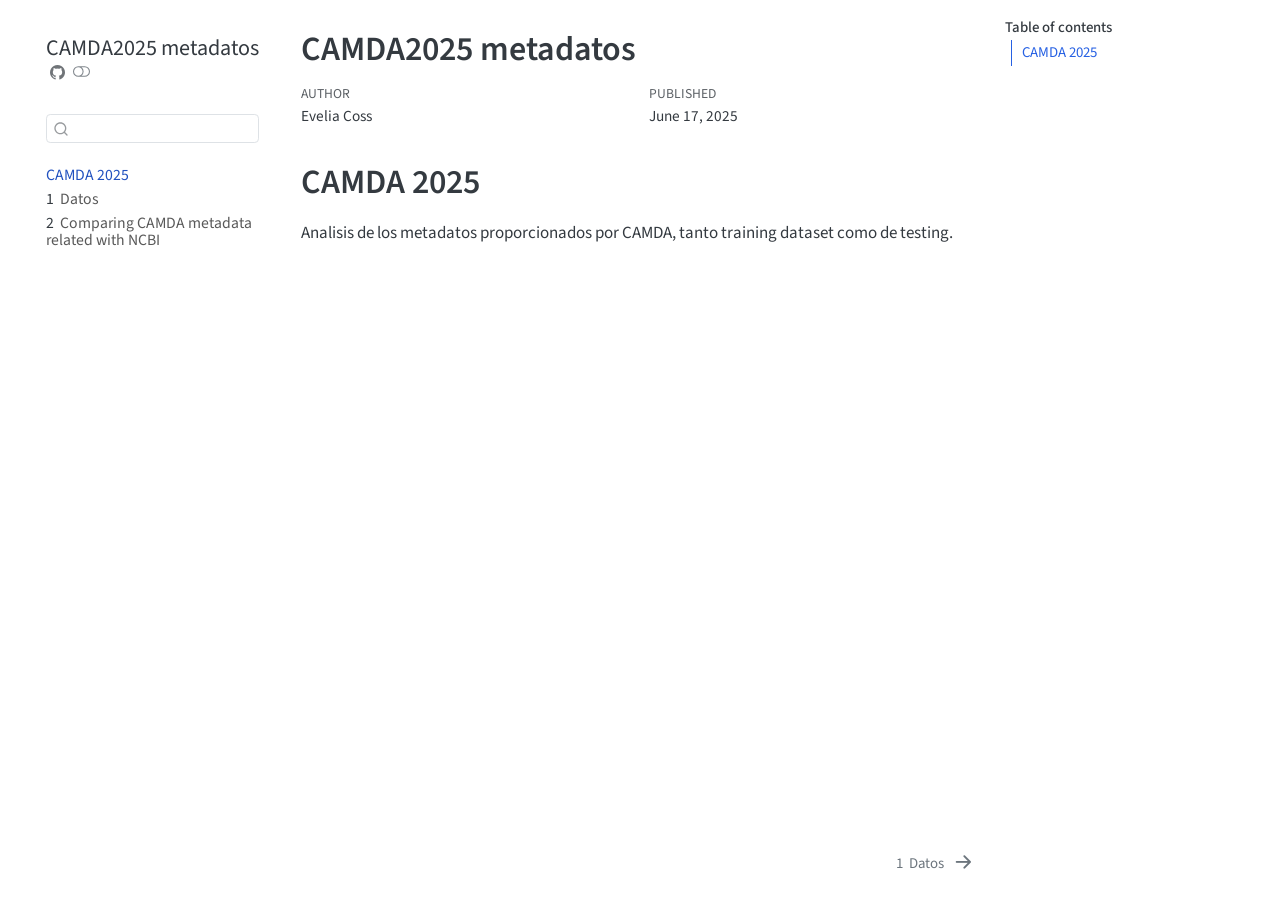
==== docs/index.html @ 8443c7c2 "render con los cambios de readme sobre input y output de la metada" ====
<!DOCTYPE html>
<html xmlns="http://www.w3.org/1999/xhtml" lang="en" xml:lang="en"><head>

<meta charset="utf-8">
<meta name="generator" content="quarto-1.6.42">

<meta name="viewport" content="width=device-width, initial-scale=1.0, user-scalable=yes">

<meta name="author" content="Evelia Coss">
<meta name="dcterms.date" content="2025-06-17">

<title>CAMDA2025 metadatos</title>
<style>
code{white-space: pre-wrap;}
span.smallcaps{font-variant: small-caps;}
div.columns{display: flex; gap: min(4vw, 1.5em);}
div.column{flex: auto; overflow-x: auto;}
div.hanging-indent{margin-left: 1.5em; text-indent: -1.5em;}
ul.task-list{list-style: none;}
ul.task-list li input[type="checkbox"] {
  width: 0.8em;
  margin: 0 0.8em 0.2em -1em; /* quarto-specific, see https://github.com/quarto-dev/quarto-cli/issues/4556 */ 
  vertical-align: middle;
}
</style>


<script src="site_libs/quarto-nav/quarto-nav.js"></script>
<script src="site_libs/quarto-nav/headroom.min.js"></script>
<script src="site_libs/clipboard/clipboard.min.js"></script>
<script src="site_libs/quarto-search/autocomplete.umd.js"></script>
<script src="site_libs/quarto-search/fuse.min.js"></script>
<script src="site_libs/quarto-search/quarto-search.js"></script>
<meta name="quarto:offset" content="./">
<link href="./intro.html" rel="next">
<script src="site_libs/quarto-html/quarto.js"></script>
<script src="site_libs/quarto-html/popper.min.js"></script>
<script src="site_libs/quarto-html/tippy.umd.min.js"></script>
<script src="site_libs/quarto-html/anchor.min.js"></script>
<link href="site_libs/quarto-html/tippy.css" rel="stylesheet">
<link href="site_libs/quarto-html/quarto-syntax-highlighting-2f5df379a58b258e96c21c0638c20c03.css" rel="stylesheet" class="quarto-color-scheme" id="quarto-text-highlighting-styles">
<link href="site_libs/quarto-html/quarto-syntax-highlighting-dark-b53751a350365c71b6c909e95f209ed1.css" rel="prefetch" class="quarto-color-scheme quarto-color-alternate" id="quarto-text-highlighting-styles">
<script src="site_libs/bootstrap/bootstrap.min.js"></script>
<link href="site_libs/bootstrap/bootstrap-icons.css" rel="stylesheet">
<link href="site_libs/bootstrap/bootstrap-854d42f42d0f6b455b86ad16a464e311.min.css" rel="stylesheet" append-hash="true" class="quarto-color-scheme" id="quarto-bootstrap" data-mode="light">
<link href="site_libs/bootstrap/bootstrap-dark-61e1ae932dc4076e99360d80d2eb001f.min.css" rel="prefetch" append-hash="true" class="quarto-color-scheme quarto-color-alternate" id="quarto-bootstrap" data-mode="dark">
<script id="quarto-search-options" type="application/json">{
  "location": "sidebar",
  "copy-button": false,
  "collapse-after": 3,
  "panel-placement": "start",
  "type": "textbox",
  "limit": 50,
  "keyboard-shortcut": [
    "f",
    "/",
    "s"
  ],
  "show-item-context": false,
  "language": {
    "search-no-results-text": "No results",
    "search-matching-documents-text": "matching documents",
    "search-copy-link-title": "Copy link to search",
    "search-hide-matches-text": "Hide additional matches",
    "search-more-match-text": "more match in this document",
    "search-more-matches-text": "more matches in this document",
    "search-clear-button-title": "Clear",
    "search-text-placeholder": "",
    "search-detached-cancel-button-title": "Cancel",
    "search-submit-button-title": "Submit",
    "search-label": "Search"
  }
}</script>


</head>

<body class="nav-sidebar floating">

<div id="quarto-search-results"></div>
  <header id="quarto-header" class="headroom fixed-top">
  <nav class="quarto-secondary-nav">
    <div class="container-fluid d-flex">
      <button type="button" class="quarto-btn-toggle btn" data-bs-toggle="collapse" role="button" data-bs-target=".quarto-sidebar-collapse-item" aria-controls="quarto-sidebar" aria-expanded="false" aria-label="Toggle sidebar navigation" onclick="if (window.quartoToggleHeadroom) { window.quartoToggleHeadroom(); }">
        <i class="bi bi-layout-text-sidebar-reverse"></i>
      </button>
        <nav class="quarto-page-breadcrumbs" aria-label="breadcrumb"><ol class="breadcrumb"><li class="breadcrumb-item"><a href="./index.html">CAMDA 2025</a></li></ol></nav>
        <a class="flex-grow-1" role="navigation" data-bs-toggle="collapse" data-bs-target=".quarto-sidebar-collapse-item" aria-controls="quarto-sidebar" aria-expanded="false" aria-label="Toggle sidebar navigation" onclick="if (window.quartoToggleHeadroom) { window.quartoToggleHeadroom(); }">      
        </a>
      <button type="button" class="btn quarto-search-button" aria-label="Search" onclick="window.quartoOpenSearch();">
        <i class="bi bi-search"></i>
      </button>
    </div>
  </nav>
</header>
<!-- content -->
<div id="quarto-content" class="quarto-container page-columns page-rows-contents page-layout-article">
<!-- sidebar -->
  <nav id="quarto-sidebar" class="sidebar collapse collapse-horizontal quarto-sidebar-collapse-item sidebar-navigation floating overflow-auto">
    <div class="pt-lg-2 mt-2 text-left sidebar-header">
    <div class="sidebar-title mb-0 py-0">
      <a href="./">CAMDA2025 metadatos</a> 
        <div class="sidebar-tools-main">
    <a href="https://github.com/EveliaCoss/CAMDA2025_metadatos" title="Source Code" class="quarto-navigation-tool px-1" aria-label="Source Code"><i class="bi bi-github"></i></a>
  <a href="" class="quarto-color-scheme-toggle quarto-navigation-tool  px-1" onclick="window.quartoToggleColorScheme(); return false;" title="Toggle dark mode"><i class="bi"></i></a>
</div>
    </div>
      </div>
        <div class="mt-2 flex-shrink-0 align-items-center">
        <div class="sidebar-search">
        <div id="quarto-search" class="" title="Search"></div>
        </div>
        </div>
    <div class="sidebar-menu-container"> 
    <ul class="list-unstyled mt-1">
        <li class="sidebar-item">
  <div class="sidebar-item-container"> 
  <a href="./index.html" class="sidebar-item-text sidebar-link active">
 <span class="menu-text">CAMDA 2025</span></a>
  </div>
</li>
        <li class="sidebar-item">
  <div class="sidebar-item-container"> 
  <a href="./intro.html" class="sidebar-item-text sidebar-link">
 <span class="menu-text"><span class="chapter-number">1</span>&nbsp; <span class="chapter-title">Datos</span></span></a>
  </div>
</li>
        <li class="sidebar-item">
  <div class="sidebar-item-container"> 
  <a href="./2_Metadata_comparing_CAMDAvsNCBI.html" class="sidebar-item-text sidebar-link">
 <span class="menu-text"><span class="chapter-number">2</span>&nbsp; <span class="chapter-title">Comparing CAMDA metadata related with NCBI</span></span></a>
  </div>
</li>
    </ul>
    </div>
</nav>
<div id="quarto-sidebar-glass" class="quarto-sidebar-collapse-item" data-bs-toggle="collapse" data-bs-target=".quarto-sidebar-collapse-item"></div>
<!-- margin-sidebar -->
    <div id="quarto-margin-sidebar" class="sidebar margin-sidebar">
        <nav id="TOC" role="doc-toc" class="toc-active">
    <h2 id="toc-title">Table of contents</h2>
   
  <ul>
  <li><a href="#camda-2025" id="toc-camda-2025" class="nav-link active" data-scroll-target="#camda-2025">CAMDA 2025</a></li>
  </ul>
</nav>
    </div>
<!-- main -->
<main class="content" id="quarto-document-content">

<header id="title-block-header" class="quarto-title-block default">
<div class="quarto-title">
<h1 class="title">CAMDA2025 metadatos</h1>
</div>



<div class="quarto-title-meta">

    <div>
    <div class="quarto-title-meta-heading">Author</div>
    <div class="quarto-title-meta-contents">
             <p>Evelia Coss </p>
          </div>
  </div>
    
    <div>
    <div class="quarto-title-meta-heading">Published</div>
    <div class="quarto-title-meta-contents">
      <p class="date">June 17, 2025</p>
    </div>
  </div>
  
    
  </div>
  


</header>


<section id="camda-2025" class="level1 unnumbered">
<h1 class="unnumbered">CAMDA 2025</h1>
<p>Analisis de los metadatos proporcionados por CAMDA, tanto training dataset como de testing.</p>


</section>

</main> <!-- /main -->
<script id="quarto-html-after-body" type="application/javascript">
window.document.addEventListener("DOMContentLoaded", function (event) {
  const toggleBodyColorMode = (bsSheetEl) => {
    const mode = bsSheetEl.getAttribute("data-mode");
    const bodyEl = window.document.querySelector("body");
    if (mode === "dark") {
      bodyEl.classList.add("quarto-dark");
      bodyEl.classList.remove("quarto-light");
    } else {
      bodyEl.classList.add("quarto-light");
      bodyEl.classList.remove("quarto-dark");
    }
  }
  const toggleBodyColorPrimary = () => {
    const bsSheetEl = window.document.querySelector("link#quarto-bootstrap");
    if (bsSheetEl) {
      toggleBodyColorMode(bsSheetEl);
    }
  }
  toggleBodyColorPrimary();  
  const disableStylesheet = (stylesheets) => {
    for (let i=0; i < stylesheets.length; i++) {
      const stylesheet = stylesheets[i];
      stylesheet.rel = 'prefetch';
    }
  }
  const enableStylesheet = (stylesheets) => {
    for (let i=0; i < stylesheets.length; i++) {
      const stylesheet = stylesheets[i];
      stylesheet.rel = 'stylesheet';
    }
  }
  const manageTransitions = (selector, allowTransitions) => {
    const els = window.document.querySelectorAll(selector);
    for (let i=0; i < els.length; i++) {
      const el = els[i];
      if (allowTransitions) {
        el.classList.remove('notransition');
      } else {
        el.classList.add('notransition');
      }
    }
  }
  const toggleGiscusIfUsed = (isAlternate, darkModeDefault) => {
    const baseTheme = document.querySelector('#giscus-base-theme')?.value ?? 'light';
    const alternateTheme = document.querySelector('#giscus-alt-theme')?.value ?? 'dark';
    let newTheme = '';
    if(darkModeDefault) {
      newTheme = isAlternate ? baseTheme : alternateTheme;
    } else {
      newTheme = isAlternate ? alternateTheme : baseTheme;
    }
    const changeGiscusTheme = () => {
      // From: https://github.com/giscus/giscus/issues/336
      const sendMessage = (message) => {
        const iframe = document.querySelector('iframe.giscus-frame');
        if (!iframe) return;
        iframe.contentWindow.postMessage({ giscus: message }, 'https://giscus.app');
      }
      sendMessage({
        setConfig: {
          theme: newTheme
        }
      });
    }
    const isGiscussLoaded = window.document.querySelector('iframe.giscus-frame') !== null;
    if (isGiscussLoaded) {
      changeGiscusTheme();
    }
  }
  const toggleColorMode = (alternate) => {
    // Switch the stylesheets
    const alternateStylesheets = window.document.querySelectorAll('link.quarto-color-scheme.quarto-color-alternate');
    manageTransitions('#quarto-margin-sidebar .nav-link', false);
    if (alternate) {
      enableStylesheet(alternateStylesheets);
      for (const sheetNode of alternateStylesheets) {
        if (sheetNode.id === "quarto-bootstrap") {
          toggleBodyColorMode(sheetNode);
        }
      }
    } else {
      disableStylesheet(alternateStylesheets);
      toggleBodyColorPrimary();
    }
    manageTransitions('#quarto-margin-sidebar .nav-link', true);
    // Switch the toggles
    const toggles = window.document.querySelectorAll('.quarto-color-scheme-toggle');
    for (let i=0; i < toggles.length; i++) {
      const toggle = toggles[i];
      if (toggle) {
        if (alternate) {
          toggle.classList.add("alternate");     
        } else {
          toggle.classList.remove("alternate");
        }
      }
    }
    // Hack to workaround the fact that safari doesn't
    // properly recolor the scrollbar when toggling (#1455)
    if (navigator.userAgent.indexOf('Safari') > 0 && navigator.userAgent.indexOf('Chrome') == -1) {
      manageTransitions("body", false);
      window.scrollTo(0, 1);
      setTimeout(() => {
        window.scrollTo(0, 0);
        manageTransitions("body", true);
      }, 40);  
    }
  }
  const isFileUrl = () => { 
    return window.location.protocol === 'file:';
  }
  const hasAlternateSentinel = () => {  
    let styleSentinel = getColorSchemeSentinel();
    if (styleSentinel !== null) {
      return styleSentinel === "alternate";
    } else {
      return false;
    }
  }
  const setStyleSentinel = (alternate) => {
    const value = alternate ? "alternate" : "default";
    if (!isFileUrl()) {
      window.localStorage.setItem("quarto-color-scheme", value);
    } else {
      localAlternateSentinel = value;
    }
  }
  const getColorSchemeSentinel = () => {
    if (!isFileUrl()) {
      const storageValue = window.localStorage.getItem("quarto-color-scheme");
      return storageValue != null ? storageValue : localAlternateSentinel;
    } else {
      return localAlternateSentinel;
    }
  }
  const darkModeDefault = false;
  let localAlternateSentinel = darkModeDefault ? 'alternate' : 'default';
  // Dark / light mode switch
  window.quartoToggleColorScheme = () => {
    // Read the current dark / light value 
    let toAlternate = !hasAlternateSentinel();
    toggleColorMode(toAlternate);
    setStyleSentinel(toAlternate);
    toggleGiscusIfUsed(toAlternate, darkModeDefault);
  };
  // Ensure there is a toggle, if there isn't float one in the top right
  if (window.document.querySelector('.quarto-color-scheme-toggle') === null) {
    const a = window.document.createElement('a');
    a.classList.add('top-right');
    a.classList.add('quarto-color-scheme-toggle');
    a.href = "";
    a.onclick = function() { try { window.quartoToggleColorScheme(); } catch {} return false; };
    const i = window.document.createElement("i");
    i.classList.add('bi');
    a.appendChild(i);
    window.document.body.appendChild(a);
  }
  // Switch to dark mode if need be
  if (hasAlternateSentinel()) {
    toggleColorMode(true);
  } else {
    toggleColorMode(false);
  }
  const icon = "";
  const anchorJS = new window.AnchorJS();
  anchorJS.options = {
    placement: 'right',
    icon: icon
  };
  anchorJS.add('.anchored');
  const isCodeAnnotation = (el) => {
    for (const clz of el.classList) {
      if (clz.startsWith('code-annotation-')) {                     
        return true;
      }
    }
    return false;
  }
  const onCopySuccess = function(e) {
    // button target
    const button = e.trigger;
    // don't keep focus
    button.blur();
    // flash "checked"
    button.classList.add('code-copy-button-checked');
    var currentTitle = button.getAttribute("title");
    button.setAttribute("title", "Copied!");
    let tooltip;
    if (window.bootstrap) {
      button.setAttribute("data-bs-toggle", "tooltip");
      button.setAttribute("data-bs-placement", "left");
      button.setAttribute("data-bs-title", "Copied!");
      tooltip = new bootstrap.Tooltip(button, 
        { trigger: "manual", 
          customClass: "code-copy-button-tooltip",
          offset: [0, -8]});
      tooltip.show();    
    }
    setTimeout(function() {
      if (tooltip) {
        tooltip.hide();
        button.removeAttribute("data-bs-title");
        button.removeAttribute("data-bs-toggle");
        button.removeAttribute("data-bs-placement");
      }
      button.setAttribute("title", currentTitle);
      button.classList.remove('code-copy-button-checked');
    }, 1000);
    // clear code selection
    e.clearSelection();
  }
  const getTextToCopy = function(trigger) {
      const codeEl = trigger.previousElementSibling.cloneNode(true);
      for (const childEl of codeEl.children) {
        if (isCodeAnnotation(childEl)) {
          childEl.remove();
        }
      }
      return codeEl.innerText;
  }
  const clipboard = new window.ClipboardJS('.code-copy-button:not([data-in-quarto-modal])', {
    text: getTextToCopy
  });
  clipboard.on('success', onCopySuccess);
  if (window.document.getElementById('quarto-embedded-source-code-modal')) {
    const clipboardModal = new window.ClipboardJS('.code-copy-button[data-in-quarto-modal]', {
      text: getTextToCopy,
      container: window.document.getElementById('quarto-embedded-source-code-modal')
    });
    clipboardModal.on('success', onCopySuccess);
  }
    var localhostRegex = new RegExp(/^(?:http|https):\/\/localhost\:?[0-9]*\//);
    var mailtoRegex = new RegExp(/^mailto:/);
      var filterRegex = new RegExp('/' + window.location.host + '/');
    var isInternal = (href) => {
        return filterRegex.test(href) || localhostRegex.test(href) || mailtoRegex.test(href);
    }
    // Inspect non-navigation links and adorn them if external
 	var links = window.document.querySelectorAll('a[href]:not(.nav-link):not(.navbar-brand):not(.toc-action):not(.sidebar-link):not(.sidebar-item-toggle):not(.pagination-link):not(.no-external):not([aria-hidden]):not(.dropdown-item):not(.quarto-navigation-tool):not(.about-link)');
    for (var i=0; i<links.length; i++) {
      const link = links[i];
      if (!isInternal(link.href)) {
        // undo the damage that might have been done by quarto-nav.js in the case of
        // links that we want to consider external
        if (link.dataset.originalHref !== undefined) {
          link.href = link.dataset.originalHref;
        }
      }
    }
  function tippyHover(el, contentFn, onTriggerFn, onUntriggerFn) {
    const config = {
      allowHTML: true,
      maxWidth: 500,
      delay: 100,
      arrow: false,
      appendTo: function(el) {
          return el.parentElement;
      },
      interactive: true,
      interactiveBorder: 10,
      theme: 'quarto',
      placement: 'bottom-start',
    };
    if (contentFn) {
      config.content = contentFn;
    }
    if (onTriggerFn) {
      config.onTrigger = onTriggerFn;
    }
    if (onUntriggerFn) {
      config.onUntrigger = onUntriggerFn;
    }
    window.tippy(el, config); 
  }
  const noterefs = window.document.querySelectorAll('a[role="doc-noteref"]');
  for (var i=0; i<noterefs.length; i++) {
    const ref = noterefs[i];
    tippyHover(ref, function() {
      // use id or data attribute instead here
      let href = ref.getAttribute('data-footnote-href') || ref.getAttribute('href');
      try { href = new URL(href).hash; } catch {}
      const id = href.replace(/^#\/?/, "");
      const note = window.document.getElementById(id);
      if (note) {
        return note.innerHTML;
      } else {
        return "";
      }
    });
  }
  const xrefs = window.document.querySelectorAll('a.quarto-xref');
  const processXRef = (id, note) => {
    // Strip column container classes
    const stripColumnClz = (el) => {
      el.classList.remove("page-full", "page-columns");
      if (el.children) {
        for (const child of el.children) {
          stripColumnClz(child);
        }
      }
    }
    stripColumnClz(note)
    if (id === null || id.startsWith('sec-')) {
      // Special case sections, only their first couple elements
      const container = document.createElement("div");
      if (note.children && note.children.length > 2) {
        container.appendChild(note.children[0].cloneNode(true));
        for (let i = 1; i < note.children.length; i++) {
          const child = note.children[i];
          if (child.tagName === "P" && child.innerText === "") {
            continue;
          } else {
            container.appendChild(child.cloneNode(true));
            break;
          }
        }
        if (window.Quarto?.typesetMath) {
          window.Quarto.typesetMath(container);
        }
        return container.innerHTML
      } else {
        if (window.Quarto?.typesetMath) {
          window.Quarto.typesetMath(note);
        }
        return note.innerHTML;
      }
    } else {
      // Remove any anchor links if they are present
      const anchorLink = note.querySelector('a.anchorjs-link');
      if (anchorLink) {
        anchorLink.remove();
      }
      if (window.Quarto?.typesetMath) {
        window.Quarto.typesetMath(note);
      }
      if (note.classList.contains("callout")) {
        return note.outerHTML;
      } else {
        return note.innerHTML;
      }
    }
  }
  for (var i=0; i<xrefs.length; i++) {
    const xref = xrefs[i];
    tippyHover(xref, undefined, function(instance) {
      instance.disable();
      let url = xref.getAttribute('href');
      let hash = undefined; 
      if (url.startsWith('#')) {
        hash = url;
      } else {
        try { hash = new URL(url).hash; } catch {}
      }
      if (hash) {
        const id = hash.replace(/^#\/?/, "");
        const note = window.document.getElementById(id);
        if (note !== null) {
          try {
            const html = processXRef(id, note.cloneNode(true));
            instance.setContent(html);
          } finally {
            instance.enable();
            instance.show();
          }
        } else {
          // See if we can fetch this
          fetch(url.split('#')[0])
          .then(res => res.text())
          .then(html => {
            const parser = new DOMParser();
            const htmlDoc = parser.parseFromString(html, "text/html");
            const note = htmlDoc.getElementById(id);
            if (note !== null) {
              const html = processXRef(id, note);
              instance.setContent(html);
            } 
          }).finally(() => {
            instance.enable();
            instance.show();
          });
        }
      } else {
        // See if we can fetch a full url (with no hash to target)
        // This is a special case and we should probably do some content thinning / targeting
        fetch(url)
        .then(res => res.text())
        .then(html => {
          const parser = new DOMParser();
          const htmlDoc = parser.parseFromString(html, "text/html");
          const note = htmlDoc.querySelector('main.content');
          if (note !== null) {
            // This should only happen for chapter cross references
            // (since there is no id in the URL)
            // remove the first header
            if (note.children.length > 0 && note.children[0].tagName === "HEADER") {
              note.children[0].remove();
            }
            const html = processXRef(null, note);
            instance.setContent(html);
          } 
        }).finally(() => {
          instance.enable();
          instance.show();
        });
      }
    }, function(instance) {
    });
  }
      let selectedAnnoteEl;
      const selectorForAnnotation = ( cell, annotation) => {
        let cellAttr = 'data-code-cell="' + cell + '"';
        let lineAttr = 'data-code-annotation="' +  annotation + '"';
        const selector = 'span[' + cellAttr + '][' + lineAttr + ']';
        return selector;
      }
      const selectCodeLines = (annoteEl) => {
        const doc = window.document;
        const targetCell = annoteEl.getAttribute("data-target-cell");
        const targetAnnotation = annoteEl.getAttribute("data-target-annotation");
        const annoteSpan = window.document.querySelector(selectorForAnnotation(targetCell, targetAnnotation));
        const lines = annoteSpan.getAttribute("data-code-lines").split(",");
        const lineIds = lines.map((line) => {
          return targetCell + "-" + line;
        })
        let top = null;
        let height = null;
        let parent = null;
        if (lineIds.length > 0) {
            //compute the position of the single el (top and bottom and make a div)
            const el = window.document.getElementById(lineIds[0]);
            top = el.offsetTop;
            height = el.offsetHeight;
            parent = el.parentElement.parentElement;
          if (lineIds.length > 1) {
            const lastEl = window.document.getElementById(lineIds[lineIds.length - 1]);
            const bottom = lastEl.offsetTop + lastEl.offsetHeight;
            height = bottom - top;
          }
          if (top !== null && height !== null && parent !== null) {
            // cook up a div (if necessary) and position it 
            let div = window.document.getElementById("code-annotation-line-highlight");
            if (div === null) {
              div = window.document.createElement("div");
              div.setAttribute("id", "code-annotation-line-highlight");
              div.style.position = 'absolute';
              parent.appendChild(div);
            }
            div.style.top = top - 2 + "px";
            div.style.height = height + 4 + "px";
            div.style.left = 0;
            let gutterDiv = window.document.getElementById("code-annotation-line-highlight-gutter");
            if (gutterDiv === null) {
              gutterDiv = window.document.createElement("div");
              gutterDiv.setAttribute("id", "code-annotation-line-highlight-gutter");
              gutterDiv.style.position = 'absolute';
              const codeCell = window.document.getElementById(targetCell);
              const gutter = codeCell.querySelector('.code-annotation-gutter');
              gutter.appendChild(gutterDiv);
            }
            gutterDiv.style.top = top - 2 + "px";
            gutterDiv.style.height = height + 4 + "px";
          }
          selectedAnnoteEl = annoteEl;
        }
      };
      const unselectCodeLines = () => {
        const elementsIds = ["code-annotation-line-highlight", "code-annotation-line-highlight-gutter"];
        elementsIds.forEach((elId) => {
          const div = window.document.getElementById(elId);
          if (div) {
            div.remove();
          }
        });
        selectedAnnoteEl = undefined;
      };
        // Handle positioning of the toggle
    window.addEventListener(
      "resize",
      throttle(() => {
        elRect = undefined;
        if (selectedAnnoteEl) {
          selectCodeLines(selectedAnnoteEl);
        }
      }, 10)
    );
    function throttle(fn, ms) {
    let throttle = false;
    let timer;
      return (...args) => {
        if(!throttle) { // first call gets through
            fn.apply(this, args);
            throttle = true;
        } else { // all the others get throttled
            if(timer) clearTimeout(timer); // cancel #2
            timer = setTimeout(() => {
              fn.apply(this, args);
              timer = throttle = false;
            }, ms);
        }
      };
    }
      // Attach click handler to the DT
      const annoteDls = window.document.querySelectorAll('dt[data-target-cell]');
      for (const annoteDlNode of annoteDls) {
        annoteDlNode.addEventListener('click', (event) => {
          const clickedEl = event.target;
          if (clickedEl !== selectedAnnoteEl) {
            unselectCodeLines();
            const activeEl = window.document.querySelector('dt[data-target-cell].code-annotation-active');
            if (activeEl) {
              activeEl.classList.remove('code-annotation-active');
            }
            selectCodeLines(clickedEl);
            clickedEl.classList.add('code-annotation-active');
          } else {
            // Unselect the line
            unselectCodeLines();
            clickedEl.classList.remove('code-annotation-active');
          }
        });
      }
  const findCites = (el) => {
    const parentEl = el.parentElement;
    if (parentEl) {
      const cites = parentEl.dataset.cites;
      if (cites) {
        return {
          el,
          cites: cites.split(' ')
        };
      } else {
        return findCites(el.parentElement)
      }
    } else {
      return undefined;
    }
  };
  var bibliorefs = window.document.querySelectorAll('a[role="doc-biblioref"]');
  for (var i=0; i<bibliorefs.length; i++) {
    const ref = bibliorefs[i];
    const citeInfo = findCites(ref);
    if (citeInfo) {
      tippyHover(citeInfo.el, function() {
        var popup = window.document.createElement('div');
        citeInfo.cites.forEach(function(cite) {
          var citeDiv = window.document.createElement('div');
          citeDiv.classList.add('hanging-indent');
          citeDiv.classList.add('csl-entry');
          var biblioDiv = window.document.getElementById('ref-' + cite);
          if (biblioDiv) {
            citeDiv.innerHTML = biblioDiv.innerHTML;
          }
          popup.appendChild(citeDiv);
        });
        return popup.innerHTML;
      });
    }
  }
});
</script>
<nav class="page-navigation">
  <div class="nav-page nav-page-previous">
  </div>
  <div class="nav-page nav-page-next">
      <a href="./intro.html" class="pagination-link" aria-label="Datos">
        <span class="nav-page-text"><span class="chapter-number">1</span>&nbsp; <span class="chapter-title">Datos</span></span> <i class="bi bi-arrow-right-short"></i>
      </a>
  </div>
</nav>
</div> <!-- /content -->




</body></html>
---- docs/site_libs/quarto-html/tippy.css ----
.tippy-box[data-animation=fade][data-state=hidden]{opacity:0}[data-tippy-root]{max-width:calc(100vw - 10px)}.tippy-box{position:relative;background-color:#333;color:#fff;border-radius:4px;font-size:14px;line-height:1.4;white-space:normal;outline:0;transition-property:transform,visibility,opacity}.tippy-box[data-placement^=top]>.tippy-arrow{bottom:0}.tippy-box[data-placement^=top]>.tippy-arrow:before{bottom:-7px;left:0;border-width:8px 8px 0;border-top-color:initial;transform-origin:center top}.tippy-box[data-placement^=bottom]>.tippy-arrow{top:0}.tippy-box[data-placement^=bottom]>.tippy-arrow:before{top:-7px;left:0;border-width:0 8px 8px;border-bottom-color:initial;transform-origin:center bottom}.tippy-box[data-placement^=left]>.tippy-arrow{right:0}.tippy-box[data-placement^=left]>.tippy-arrow:before{border-width:8px 0 8px 8px;border-left-color:initial;right:-7px;transform-origin:center left}.tippy-box[data-placement^=right]>.tippy-arrow{left:0}.tippy-box[data-placement^=right]>.tippy-arrow:before{left:-7px;border-width:8px 8px 8px 0;border-right-color:initial;transform-origin:center right}.tippy-box[data-inertia][data-state=visible]{transition-timing-function:cubic-bezier(.54,1.5,.38,1.11)}.tippy-arrow{width:16px;height:16px;color:#333}.tippy-arrow:before{content:"";position:absolute;border-color:transparent;border-style:solid}.tippy-content{position:relative;padding:5px 9px;z-index:1}
---- docs/site_libs/quarto-html/quarto-syntax-highlighting-2f5df379a58b258e96c21c0638c20c03.css ----
/* quarto syntax highlight colors */
:root {
  --quarto-hl-ot-color: #003B4F;
  --quarto-hl-at-color: #657422;
  --quarto-hl-ss-color: #20794D;
  --quarto-hl-an-color: #5E5E5E;
  --quarto-hl-fu-color: #4758AB;
  --quarto-hl-st-color: #20794D;
  --quarto-hl-cf-color: #003B4F;
  --quarto-hl-op-color: #5E5E5E;
  --quarto-hl-er-color: #AD0000;
  --quarto-hl-bn-color: #AD0000;
  --quarto-hl-al-color: #AD0000;
  --quarto-hl-va-color: #111111;
  --quarto-hl-bu-color: inherit;
  --quarto-hl-ex-color: inherit;
  --quarto-hl-pp-color: #AD0000;
  --quarto-hl-in-color: #5E5E5E;
  --quarto-hl-vs-color: #20794D;
  --quarto-hl-wa-color: #5E5E5E;
  --quarto-hl-do-color: #5E5E5E;
  --quarto-hl-im-color: #00769E;
  --quarto-hl-ch-color: #20794D;
  --quarto-hl-dt-color: #AD0000;
  --quarto-hl-fl-color: #AD0000;
  --quarto-hl-co-color: #5E5E5E;
  --quarto-hl-cv-color: #5E5E5E;
  --quarto-hl-cn-color: #8f5902;
  --quarto-hl-sc-color: #5E5E5E;
  --quarto-hl-dv-color: #AD0000;
  --quarto-hl-kw-color: #003B4F;
}

/* other quarto variables */
:root {
  --quarto-font-monospace: SFMono-Regular, Menlo, Monaco, Consolas, "Liberation Mono", "Courier New", monospace;
}

pre > code.sourceCode > span {
  color: #003B4F;
}

code span {
  color: #003B4F;
}

code.sourceCode > span {
  color: #003B4F;
}

div.sourceCode,
div.sourceCode pre.sourceCode {
  color: #003B4F;
}

code span.ot {
  color: #003B4F;
  font-style: inherit;
}

code span.at {
  color: #657422;
  font-style: inherit;
}

code span.ss {
  color: #20794D;
  font-style: inherit;
}

code span.an {
  color: #5E5E5E;
  font-style: inherit;
}

code span.fu {
  color: #4758AB;
  font-style: inherit;
}

code span.st {
  color: #20794D;
  font-style: inherit;
}

code span.cf {
  color: #003B4F;
  font-weight: bold;
  font-style: inherit;
}

code span.op {
  color: #5E5E5E;
  font-style: inherit;
}

code span.er {
  color: #AD0000;
  font-style: inherit;
}

code span.bn {
  color: #AD0000;
  font-style: inherit;
}

code span.al {
  color: #AD0000;
  font-style: inherit;
}

code span.va {
  color: #111111;
  font-style: inherit;
}

code span.bu {
  font-style: inherit;
}

code span.ex {
  font-style: inherit;
}

code span.pp {
  color: #AD0000;
  font-style: inherit;
}

code span.in {
  color: #5E5E5E;
  font-style: inherit;
}

code span.vs {
  color: #20794D;
  font-style: inherit;
}

code span.wa {
  color: #5E5E5E;
  font-style: italic;
}

code span.do {
  color: #5E5E5E;
  font-style: italic;
}

code span.im {
  color: #00769E;
  font-style: inherit;
}

code span.ch {
  color: #20794D;
  font-style: inherit;
}

code span.dt {
  color: #AD0000;
  font-style: inherit;
}

code span.fl {
  color: #AD0000;
  font-style: inherit;
}

code span.co {
  color: #5E5E5E;
  font-style: inherit;
}

code span.cv {
  color: #5E5E5E;
  font-style: italic;
}

code span.cn {
  color: #8f5902;
  font-style: inherit;
}

code span.sc {
  color: #5E5E5E;
  font-style: inherit;
}

code span.dv {
  color: #AD0000;
  font-style: inherit;
}

code span.kw {
  color: #003B4F;
  font-weight: bold;
  font-style: inherit;
}

.prevent-inlining {
  content: "</";
}

/*# sourceMappingURL=35eb38a806ee71ea6d2563be2308c832.css.map */
---- docs/site_libs/quarto-html/quarto-syntax-highlighting-dark-b53751a350365c71b6c909e95f209ed1.css ----
/* quarto syntax highlight colors */
:root {
  --quarto-hl-al-color: #f07178;
  --quarto-hl-an-color: #d4d0ab;
  --quarto-hl-at-color: #00e0e0;
  --quarto-hl-bn-color: #d4d0ab;
  --quarto-hl-bu-color: #abe338;
  --quarto-hl-ch-color: #abe338;
  --quarto-hl-co-color: #f8f8f2;
  --quarto-hl-cv-color: #ffd700;
  --quarto-hl-cn-color: #ffd700;
  --quarto-hl-cf-color: #ffa07a;
  --quarto-hl-dt-color: #ffa07a;
  --quarto-hl-dv-color: #d4d0ab;
  --quarto-hl-do-color: #f8f8f2;
  --quarto-hl-er-color: #f07178;
  --quarto-hl-ex-color: #00e0e0;
  --quarto-hl-fl-color: #d4d0ab;
  --quarto-hl-fu-color: #ffa07a;
  --quarto-hl-im-color: #abe338;
  --quarto-hl-in-color: #d4d0ab;
  --quarto-hl-kw-color: #ffa07a;
  --quarto-hl-op-color: #ffa07a;
  --quarto-hl-ot-color: #00e0e0;
  --quarto-hl-pp-color: #dcc6e0;
  --quarto-hl-re-color: #00e0e0;
  --quarto-hl-sc-color: #abe338;
  --quarto-hl-ss-color: #abe338;
  --quarto-hl-st-color: #abe338;
  --quarto-hl-va-color: #00e0e0;
  --quarto-hl-vs-color: #abe338;
  --quarto-hl-wa-color: #dcc6e0;
}

/* other quarto variables */
:root {
  --quarto-font-monospace: SFMono-Regular, Menlo, Monaco, Consolas, "Liberation Mono", "Courier New", monospace;
}

code span.al {
  background-color: #2a0f15;
  font-weight: bold;
  color: #f07178;
}

code span.an {
  color: #d4d0ab;
}

code span.at {
  color: #00e0e0;
}

code span.bn {
  color: #d4d0ab;
}

code span.bu {
  color: #abe338;
}

code span.ch {
  color: #abe338;
}

code span.co {
  font-style: italic;
  color: #f8f8f2;
}

code span.cv {
  color: #ffd700;
}

code span.cn {
  color: #ffd700;
}

code span.cf {
  font-weight: bold;
  color: #ffa07a;
}

code span.dt {
  color: #ffa07a;
}

code span.dv {
  color: #d4d0ab;
}

code span.do {
  color: #f8f8f2;
}

code span.er {
  color: #f07178;
  text-decoration: underline;
}

code span.ex {
  font-weight: bold;
  color: #00e0e0;
}

code span.fl {
  color: #d4d0ab;
}

code span.fu {
  color: #ffa07a;
}

code span.im {
  color: #abe338;
}

code span.in {
  color: #d4d0ab;
}

code span.kw {
  font-weight: bold;
  color: #ffa07a;
}

pre > code.sourceCode > span {
  color: #f8f8f2;
}

code span {
  color: #f8f8f2;
}

code.sourceCode > span {
  color: #f8f8f2;
}

div.sourceCode,
div.sourceCode pre.sourceCode {
  color: #f8f8f2;
}

code span.op {
  color: #ffa07a;
}

code span.ot {
  color: #00e0e0;
}

code span.pp {
  color: #dcc6e0;
}

code span.re {
  background-color: #f8f8f2;
  color: #00e0e0;
}

code span.sc {
  color: #abe338;
}

code span.ss {
  color: #abe338;
}

code span.st {
  color: #abe338;
}

code span.va {
  color: #00e0e0;
}

code span.vs {
  color: #abe338;
}

code span.wa {
  color: #dcc6e0;
}

.prevent-inlining {
  content: "</";
}

/*# sourceMappingURL=ef095d06243fb944689b9469f3a5590a.css.map */
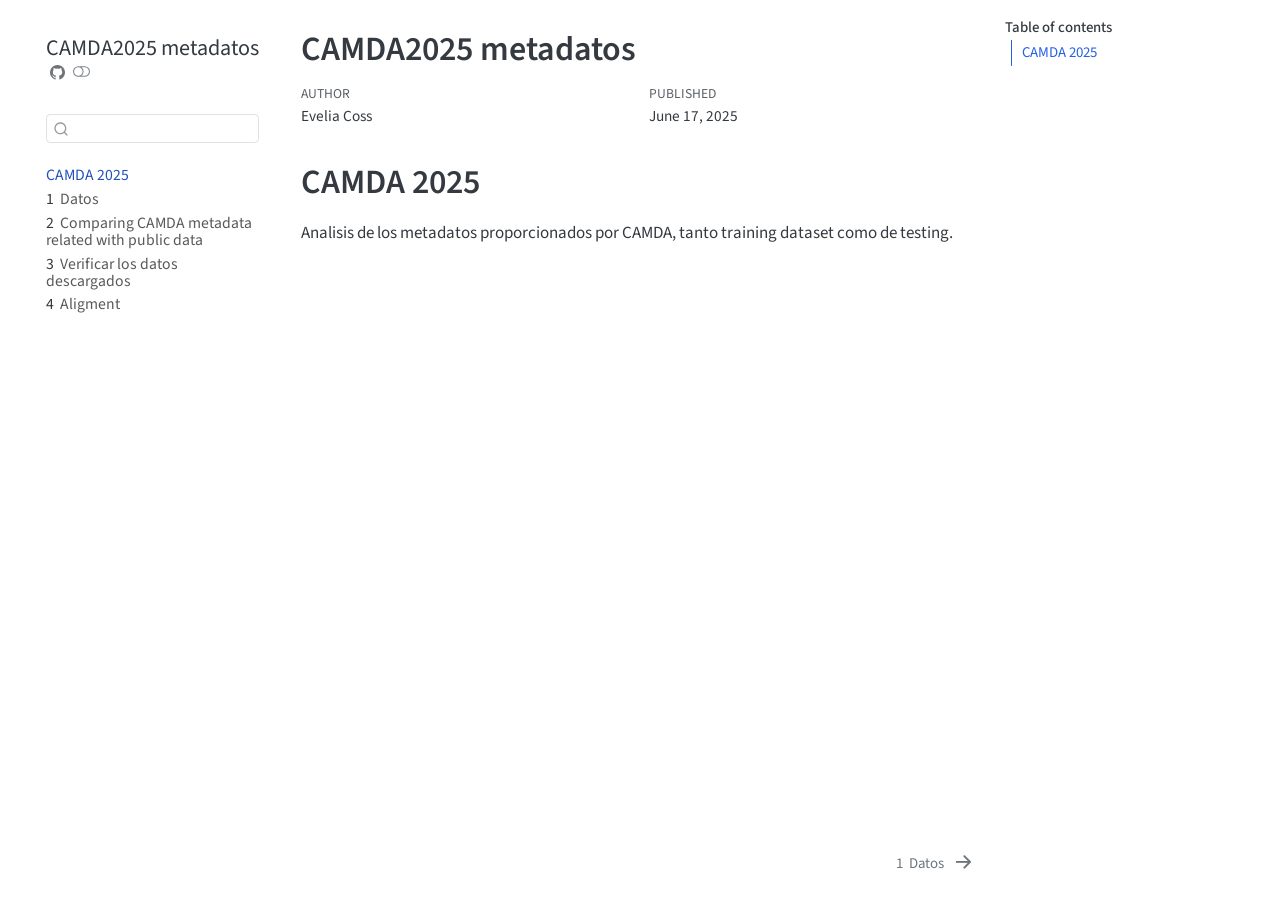
==== commit 0fb44331: "ediciones sobre almacenamiento" ====
--- a/docs/index.html
+++ b/docs/index.html
@@ -128,7 +128,19 @@
         <li class="sidebar-item">
   <div class="sidebar-item-container"> 
   <a href="./2_Metadata_comparing_CAMDAvsNCBI.html" class="sidebar-item-text sidebar-link">
- <span class="menu-text"><span class="chapter-number">2</span>&nbsp; <span class="chapter-title">Comparing CAMDA metadata related with NCBI</span></span></a>
+ <span class="menu-text"><span class="chapter-number">2</span>&nbsp; <span class="chapter-title">Comparing CAMDA metadata related with public data</span></span></a>
+  </div>
+</li>
+        <li class="sidebar-item">
+  <div class="sidebar-item-container"> 
+  <a href="./3_Download_SRAdata.html" class="sidebar-item-text sidebar-link">
+ <span class="menu-text"><span class="chapter-number">3</span>&nbsp; <span class="chapter-title">Verificar los datos descargados</span></span></a>
+  </div>
+</li>
+        <li class="sidebar-item">
+  <div class="sidebar-item-container"> 
+  <a href="./4_Aligment.html" class="sidebar-item-text sidebar-link">
+ <span class="menu-text"><span class="chapter-number">4</span>&nbsp; <span class="chapter-title">Aligment</span></span></a>
   </div>
 </li>
     </ul>
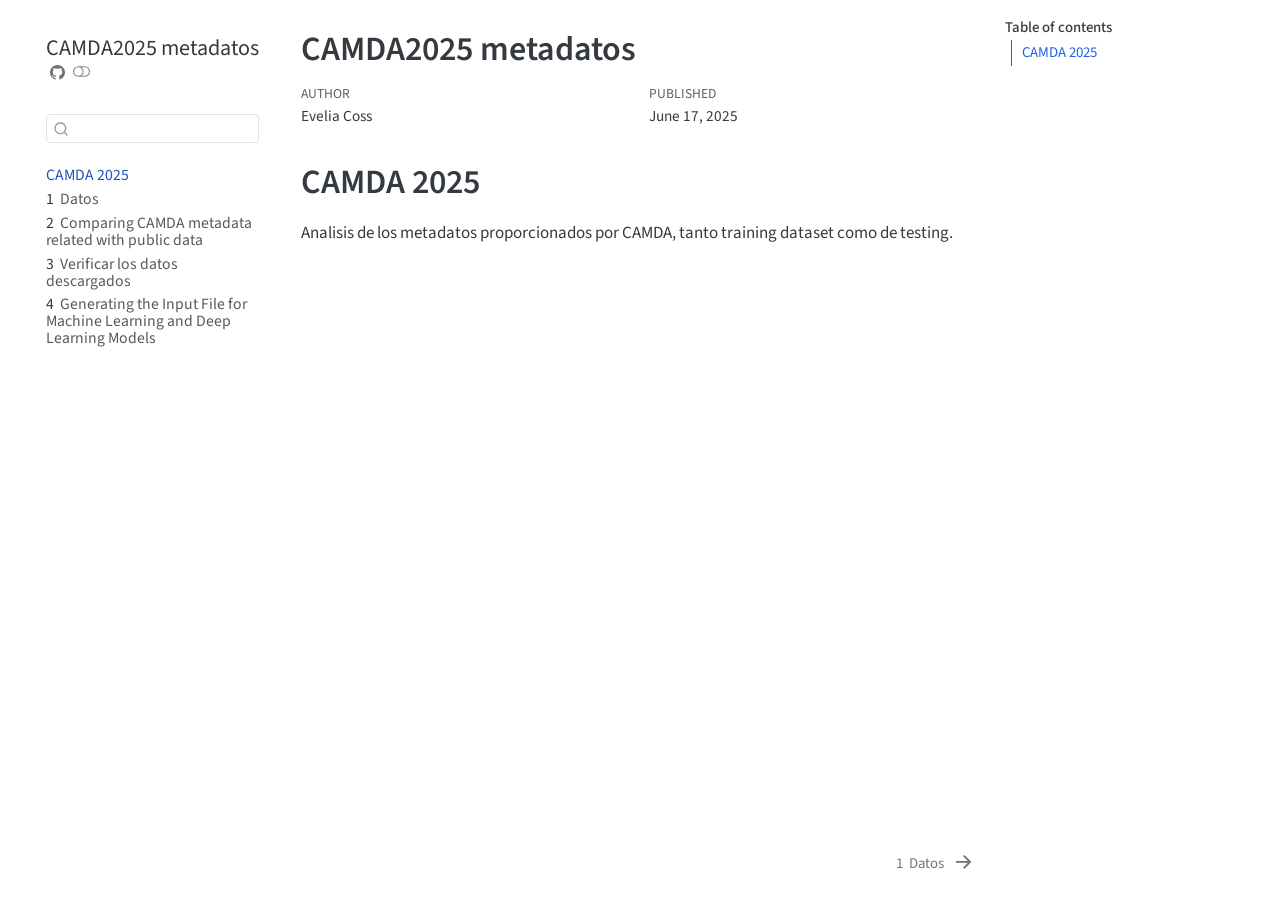
==== commit 84352257: "unir datos para input de ML y DL, prueba, faltan dos columnas" ====
--- a/docs/index.html
+++ b/docs/index.html
@@ -127,7 +127,7 @@
 </li>
         <li class="sidebar-item">
   <div class="sidebar-item-container"> 
-  <a href="./2_Metadata_comparing_CAMDAvsNCBI.html" class="sidebar-item-text sidebar-link">
+  <a href="./2_Preprocessing_CAMDApublicdata.html" class="sidebar-item-text sidebar-link">
  <span class="menu-text"><span class="chapter-number">2</span>&nbsp; <span class="chapter-title">Comparing CAMDA metadata related with public data</span></span></a>
   </div>
 </li>
@@ -139,8 +139,8 @@
 </li>
         <li class="sidebar-item">
   <div class="sidebar-item-container"> 
-  <a href="./4_Aligment.html" class="sidebar-item-text sidebar-link">
- <span class="menu-text"><span class="chapter-number">4</span>&nbsp; <span class="chapter-title">Aligment</span></span></a>
+  <a href="./4_inpufile_MLandDL.html" class="sidebar-item-text sidebar-link">
+ <span class="menu-text"><span class="chapter-number">4</span>&nbsp; <span class="chapter-title">Generating the Input File for Machine Learning and Deep Learning Models</span></span></a>
   </div>
 </li>
     </ul>
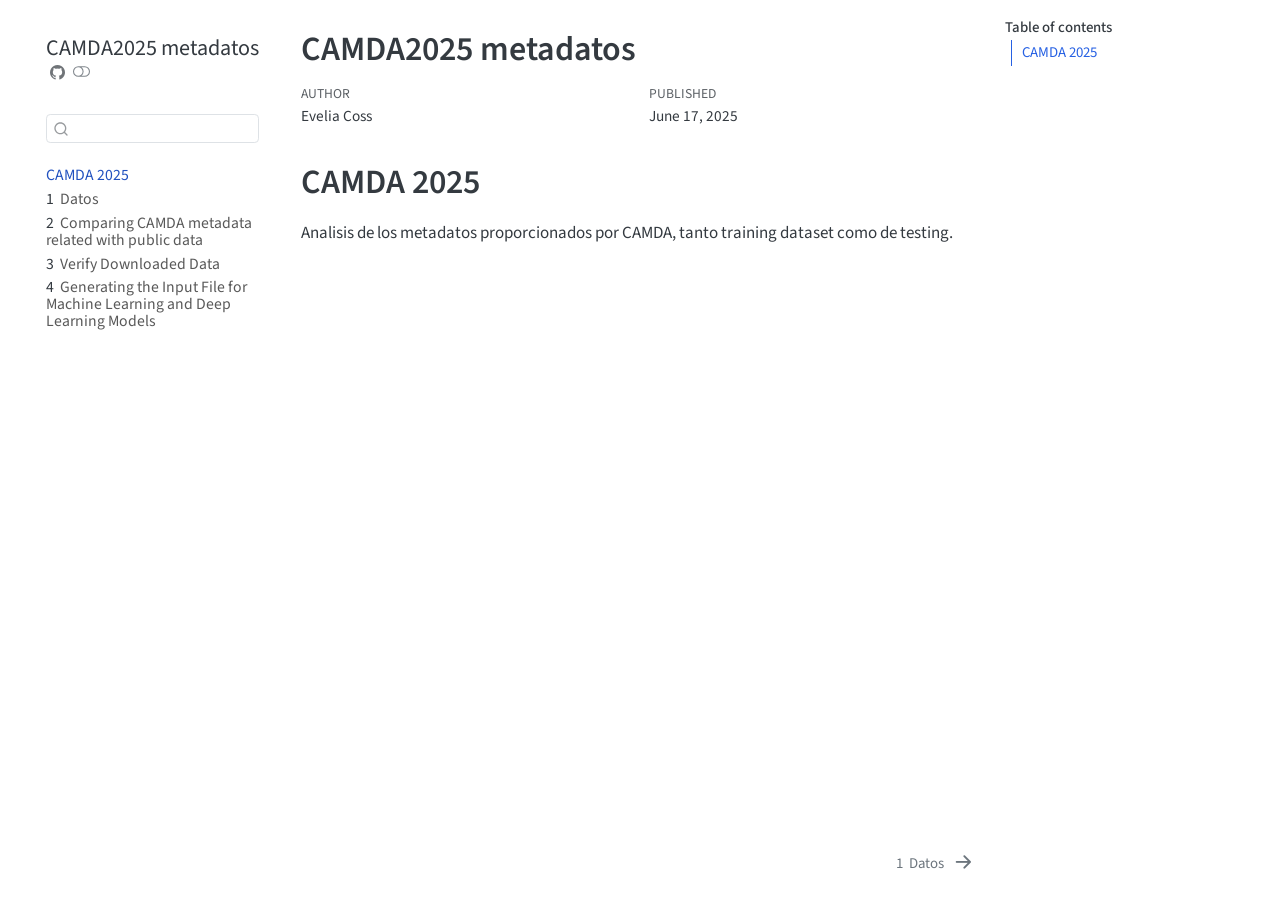
==== commit db2d5019: "union de los archivos para generar el input para ML y DL, actualizacion del archivo y documentacion" ====
--- a/docs/index.html
+++ b/docs/index.html
@@ -134,7 +134,7 @@
         <li class="sidebar-item">
   <div class="sidebar-item-container"> 
   <a href="./3_Download_SRAdata.html" class="sidebar-item-text sidebar-link">
- <span class="menu-text"><span class="chapter-number">3</span>&nbsp; <span class="chapter-title">Verificar los datos descargados</span></span></a>
+ <span class="menu-text"><span class="chapter-number">3</span>&nbsp; <span class="chapter-title">Verify Downloaded Data</span></span></a>
   </div>
 </li>
         <li class="sidebar-item">
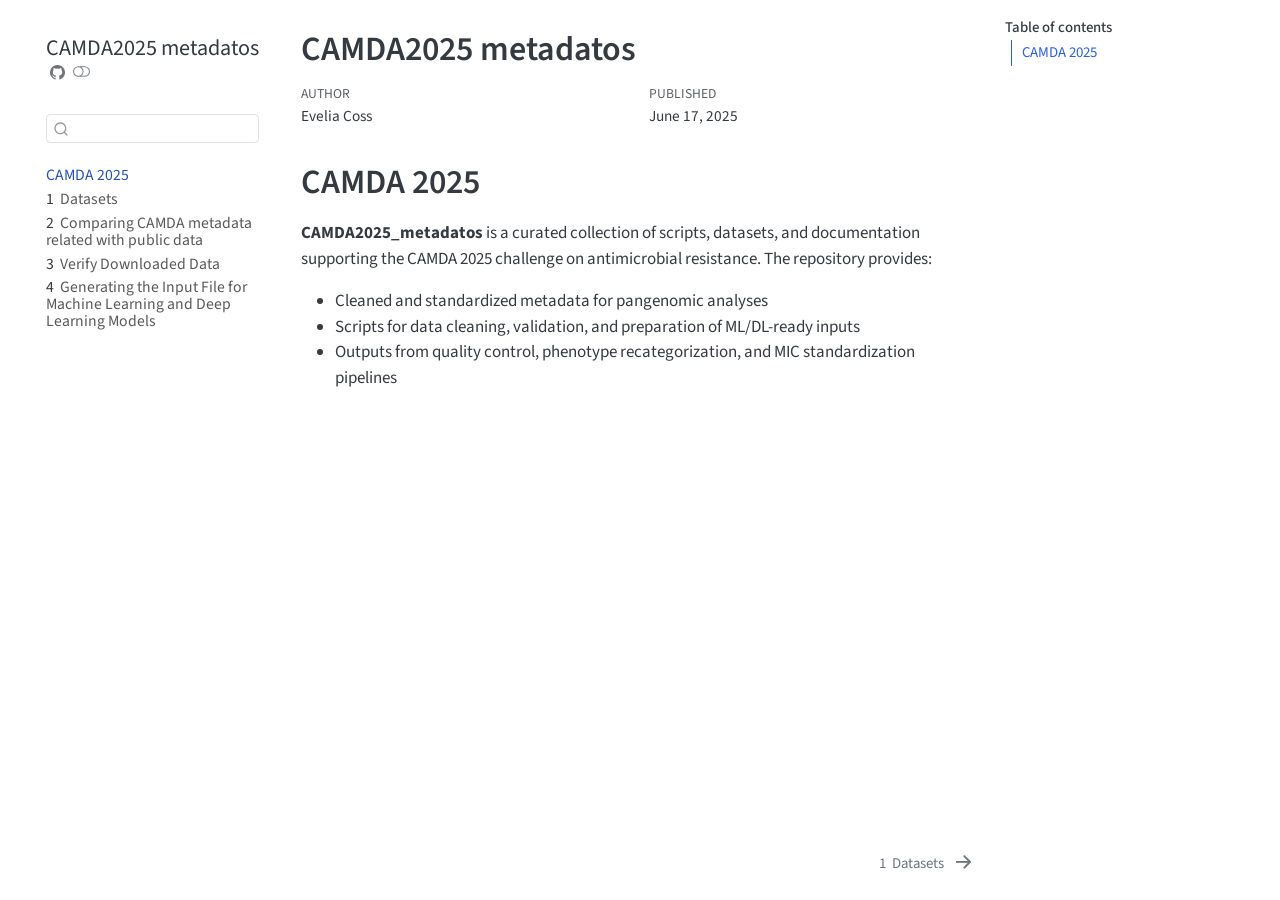
==== commit 9b581827: "actualizacion del libr de codigos con los datasets y readme" ====
--- a/docs/index.html
+++ b/docs/index.html
@@ -122,7 +122,7 @@
         <li class="sidebar-item">
   <div class="sidebar-item-container"> 
   <a href="./intro.html" class="sidebar-item-text sidebar-link">
- <span class="menu-text"><span class="chapter-number">1</span>&nbsp; <span class="chapter-title">Datos</span></span></a>
+ <span class="menu-text"><span class="chapter-number">1</span>&nbsp; <span class="chapter-title">Datasets</span></span></a>
   </div>
 </li>
         <li class="sidebar-item">
@@ -193,7 +193,12 @@
 
 <section id="camda-2025" class="level1 unnumbered">
 <h1 class="unnumbered">CAMDA 2025</h1>
-<p>Analisis de los metadatos proporcionados por CAMDA, tanto training dataset como de testing.</p>
+<p><strong>CAMDA2025_metadatos</strong> is a curated collection of scripts, datasets, and documentation supporting the CAMDA 2025 challenge on antimicrobial resistance. The repository provides:</p>
+<ul>
+<li>Cleaned and standardized metadata for pangenomic analyses</li>
+<li>Scripts for data cleaning, validation, and preparation of ML/DL-ready inputs</li>
+<li>Outputs from quality control, phenotype recategorization, and MIC standardization pipelines</li>
+</ul>
 
 
 </section>
@@ -764,8 +769,8 @@
   <div class="nav-page nav-page-previous">
   </div>
   <div class="nav-page nav-page-next">
-      <a href="./intro.html" class="pagination-link" aria-label="Datos">
-        <span class="nav-page-text"><span class="chapter-number">1</span>&nbsp; <span class="chapter-title">Datos</span></span> <i class="bi bi-arrow-right-short"></i>
+      <a href="./intro.html" class="pagination-link" aria-label="Datasets">
+        <span class="nav-page-text"><span class="chapter-number">1</span>&nbsp; <span class="chapter-title">Datasets</span></span> <i class="bi bi-arrow-right-short"></i>
       </a>
   </div>
 </nav>
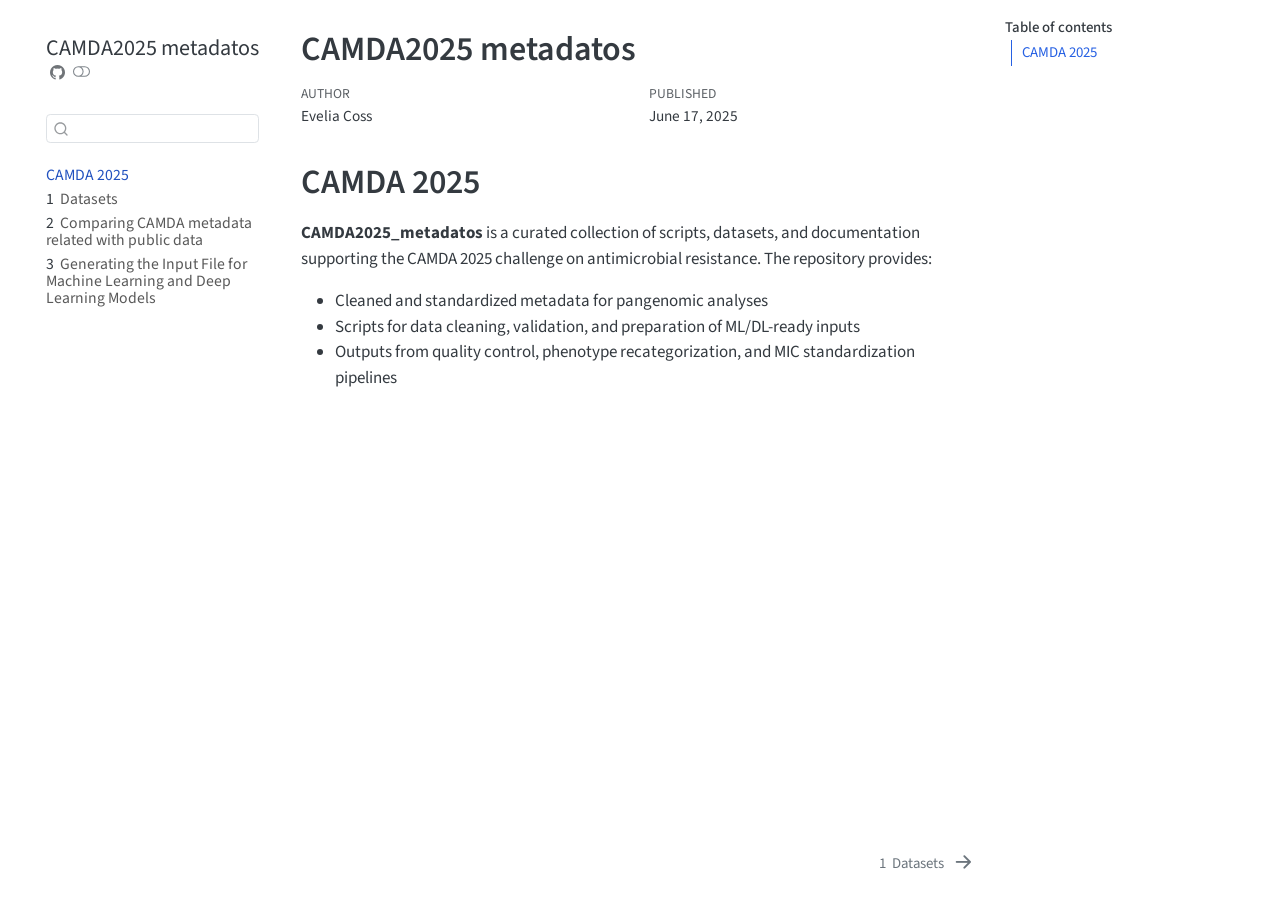
==== commit 8df70fe8: "verificaciones en el archivo final, si tienen NAs" ====
--- a/docs/index.html
+++ b/docs/index.html
@@ -133,14 +133,8 @@
 </li>
         <li class="sidebar-item">
   <div class="sidebar-item-container"> 
-  <a href="./3_Download_SRAdata.html" class="sidebar-item-text sidebar-link">
- <span class="menu-text"><span class="chapter-number">3</span>&nbsp; <span class="chapter-title">Verify Downloaded Data</span></span></a>
-  </div>
-</li>
-        <li class="sidebar-item">
-  <div class="sidebar-item-container"> 
   <a href="./4_inpufile_MLandDL.html" class="sidebar-item-text sidebar-link">
- <span class="menu-text"><span class="chapter-number">4</span>&nbsp; <span class="chapter-title">Generating the Input File for Machine Learning and Deep Learning Models</span></span></a>
+ <span class="menu-text"><span class="chapter-number">3</span>&nbsp; <span class="chapter-title">Generating the Input File for Machine Learning and Deep Learning Models</span></span></a>
   </div>
 </li>
     </ul>
